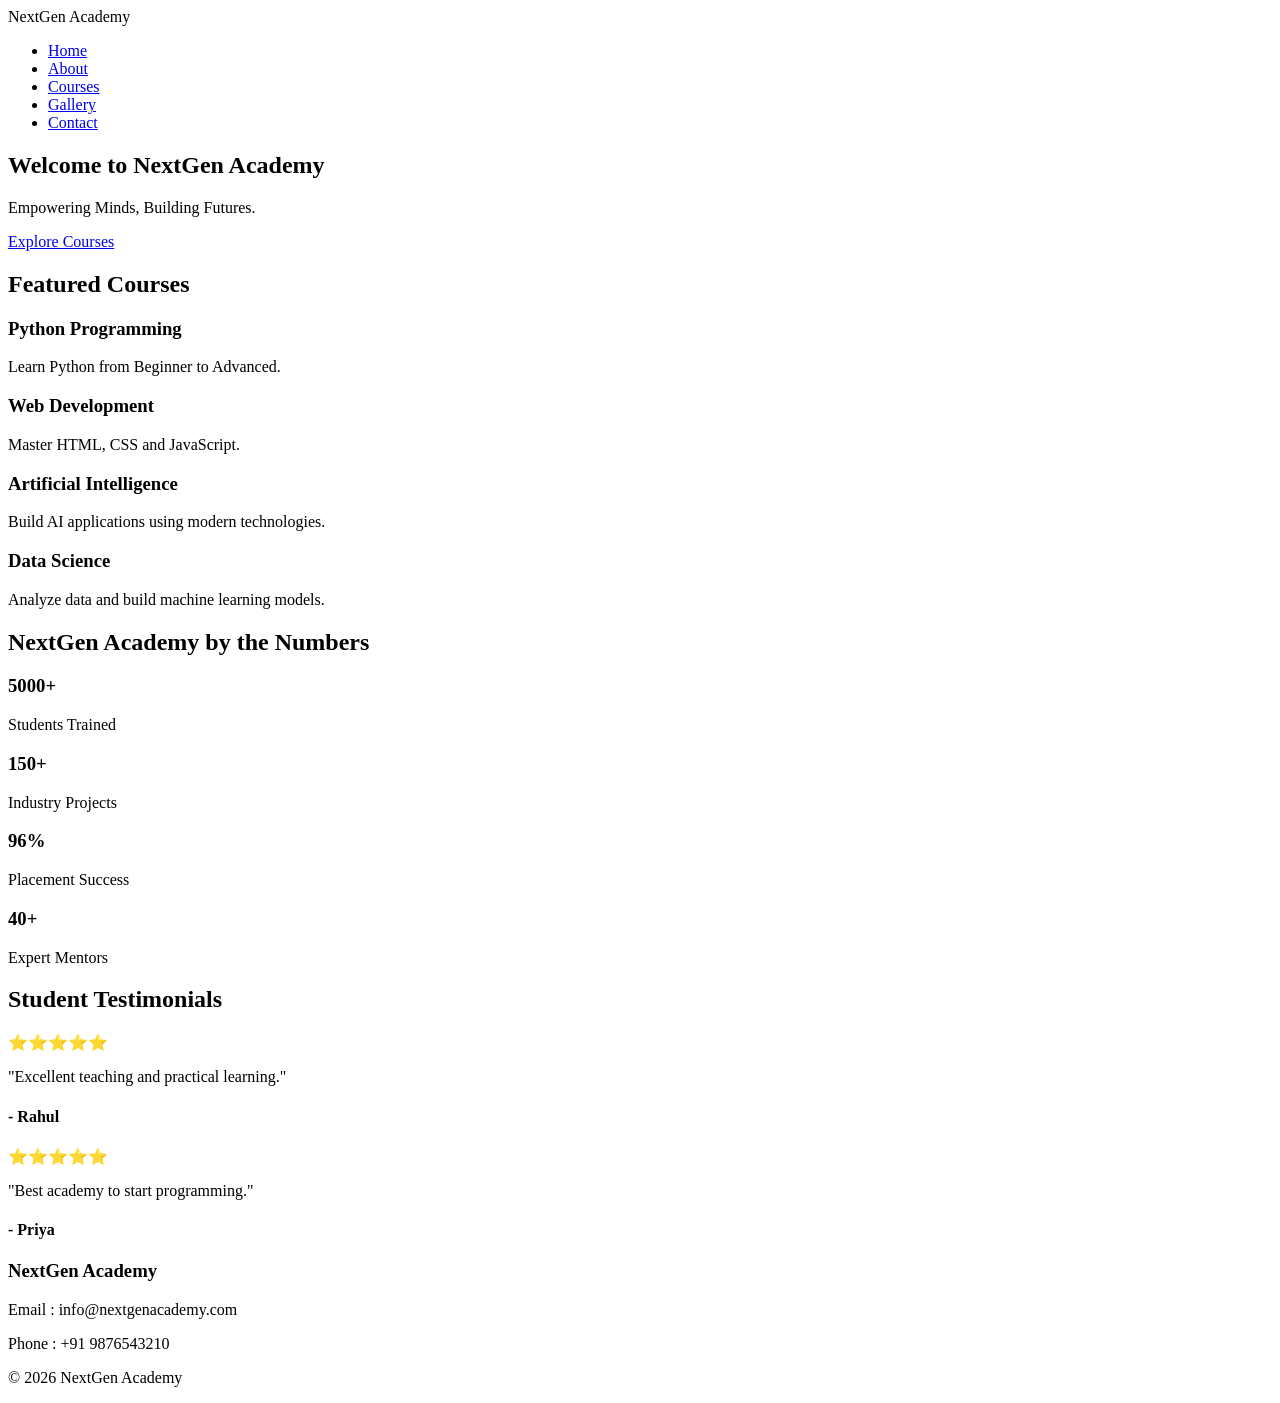
==== index.html @ 6ae53993 "Add files via upload" ====
<!DOCTYPE html>
<html lang="en">

<head>
    <meta charset="UTF-8">
    <meta name="viewport" content="width=device-width, initial-scale=1.0">

    <title>NextGen Academy | Home</title>

    <meta name="description" content="NextGen Academy - Empowering Minds, Building Futures.">
    <meta name="keywords" content="Education, Academy, Courses, NextGen">

    <link rel="stylesheet" href="css/style.css">

    <link href="https://fonts.googleapis.com/css2?family=Poppins:wght@300;400;500;600;700&display=swap" rel="stylesheet">
</head>

<body>

    <header>
        <nav class="navbar">

            <div class="logo">
                NextGen Academy
            </div>

            <ul class="nav-links">
                <li><a href="#">Home</a></li>
                <li><a href="about.html">About</a></li>
                <li><a href="courses.html">Courses</a></li>
                <li><a href="gallery.html">Gallery</a></li>
                <li><a href="contact.html">Contact</a></li>
            </ul>

        </nav>
    </header>

    <section class="hero">

        <h1>Welcome to NextGen Academy</h1>

        <p>Empowering Minds, Building Futures.</p>

        <a href="courses.html" class="btn">Explore Courses</a>

    </section>

    <section class="courses">

        <h2>Featured Courses</h2>

        <div class="course-container">

            <div class="card">
                <h3>Python Programming</h3>
                <p>Learn Python from Beginner to Advanced.</p>
            </div>

            <div class="card">
                <h3>Web Development</h3>
                <p>Master HTML, CSS and JavaScript.</p>
            </div>

            <div class="card">
                <h3>Artificial Intelligence</h3>
                <p>Build AI applications using modern technologies.</p>
            </div>

            <div class="card">
                <h3>Data Science</h3>
                <p>Analyze data and build machine learning models.</p>
            </div>

        </div>

    </section>

    <!-- ================= STATISTICS ================= -->

<section class="stats">

    <h2>NextGen Academy by the Numbers</h2>

    <div class="stats-container">

        <div class="stat-box">
            <h3>5000+</h3>
            <p>Students Trained</p>
        </div>

        <div class="stat-box">
            <h3>150+</h3>
            <p>Industry Projects</p>
        </div>

        <div class="stat-box">
            <h3>96%</h3>
            <p>Placement Success</p>
        </div>

        <div class="stat-box">
            <h3>40+</h3>
            <p>Expert Mentors</p>
        </div>

    </div>

</section>

    </section>

    <section class="testimonials">

        <h2>Student Testimonials</h2>

        <div class="testimonial">
            ⭐⭐⭐⭐⭐
            <p>"Excellent teaching and practical learning."</p>
            <h4>- Rahul</h4>
        </div>

        <div class="testimonial">
            ⭐⭐⭐⭐⭐
            <p>"Best academy to start programming."</p>
            <h4>- Priya</h4>
        </div>

    </section>

    <footer>

        <h3>NextGen Academy</h3>

        <p>Email : info@nextgenacademy.com</p>

        <p>Phone : +91 9876543210</p>

        <p>© 2026 NextGen Academy</p>

    </footer>

    <script src="js/script.js"></script>

</body>

</html>
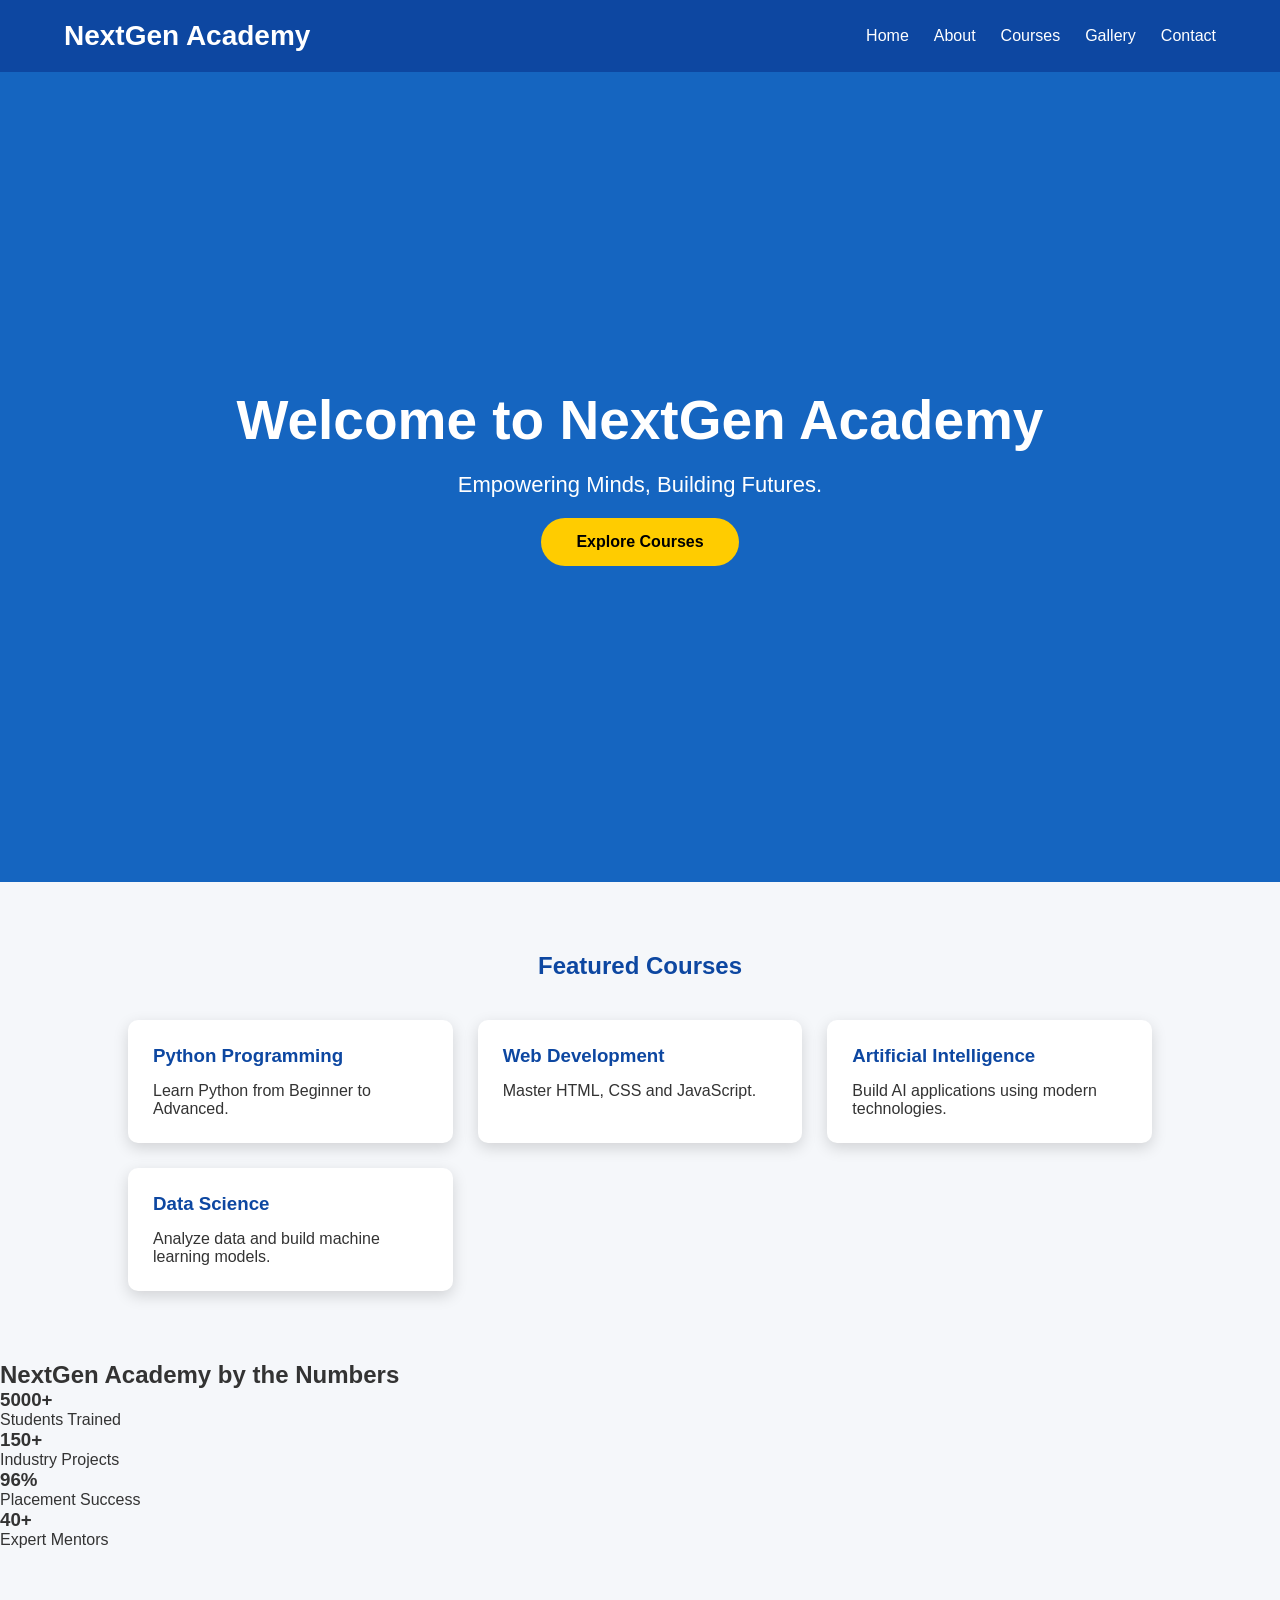
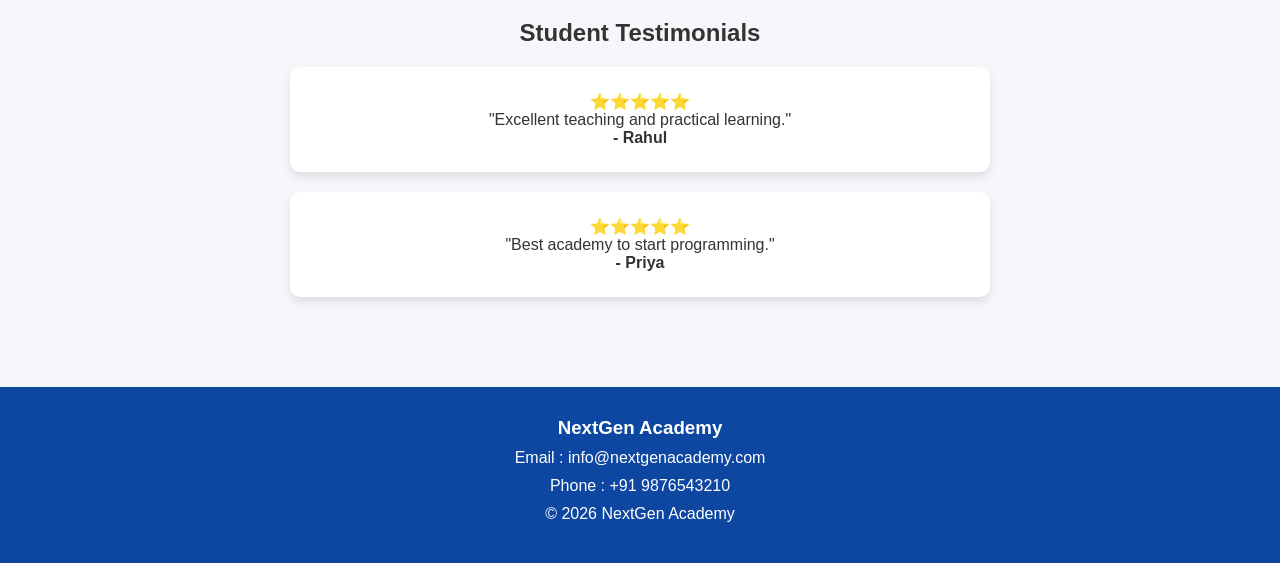
==== commit 3588c6b8: "Fix HTML structure and formatting" ====
--- a/index.html
+++ b/index.html
@@ -10,7 +10,7 @@
     <meta name="description" content="NextGen Academy - Empowering Minds, Building Futures.">
     <meta name="keywords" content="Education, Academy, Courses, NextGen">
 
-    <link rel="stylesheet" href="css/style.css">
+    <link rel="stylesheet" href="style.css">
 
     <link href="https://fonts.googleapis.com/css2?family=Poppins:wght@300;400;500;600;700&display=swap" rel="stylesheet">
 </head>
@@ -143,4 +143,4 @@
 
 </body>
 
-</html>+</html>
--- a/style.css
+++ b/style.css
@@ -0,0 +1,461 @@
+html{
+    scroll-behavior:smooth;
+}
+
+*{
+    margin:0;
+    padding:0;
+    box-sizing:border-box;
+    font-family:'Poppins',sans-serif;
+}
+/* Scroll Button */
+
+#topBtn{
+
+position:fixed;
+
+bottom:30px;
+
+right:30px;
+
+background:#0d47a1;
+
+color:white;
+
+border:none;
+
+padding:15px 18px;
+
+border-radius:50%;
+
+cursor:pointer;
+
+font-size:20px;
+
+display:none;
+
+}
+body{
+    background:#f5f7fa;
+    color:#333;
+}
+
+header{
+    background:#0d47a1;
+}
+
+.navbar{
+    width:90%;
+    margin:auto;
+    display:flex;
+    justify-content:space-between;
+    align-items:center;
+    padding:20px 0;
+}
+
+.logo{
+    color:white;
+    font-size:28px;
+    font-weight:bold;
+}
+
+.nav-links{
+    display:flex;
+    list-style:none;
+}
+
+.nav-links li{
+    margin-left:25px;
+}
+
+.nav-links a{
+    color:white;
+    text-decoration:none;
+    transition:.3s;
+}
+
+.nav-links a:hover{
+    color:#ffcc00;
+}
+
+.hero{
+    height:90vh;
+    background:#1565c0;
+    color:white;
+    display:flex;
+    flex-direction:column;
+    justify-content:center;
+    align-items:center;
+    text-align:center;
+    padding:20px;
+}
+
+.hero h1{
+    font-size:55px;
+}
+
+.hero p{
+    font-size:22px;
+    margin:20px 0;
+}
+
+.btn{
+    background:#ffcc00;
+    color:black;
+    text-decoration:none;
+    padding:15px 35px;
+    border-radius:30px;
+    font-weight:bold;
+}
+
+.courses{
+    padding:70px 10%;
+}
+
+.courses h2{
+    text-align:center;
+    color:#0d47a1;
+    margin-bottom:40px;
+}
+
+.course-container{
+    display:grid;
+    grid-template-columns:repeat(auto-fit,minmax(250px,1fr));
+    gap:25px;
+}
+
+.card{
+    background:white;
+    padding:25px;
+    border-radius:10px;
+    box-shadow:0 5px 15px rgba(0,0,0,.15);
+    transition:.3s;
+}
+
+.card:hover{
+    transform:translateY(-8px);
+}
+
+.card h3{
+    color:#0d47a1;
+    margin-bottom:15px;
+}
+
+.why{
+    background:#e8f0fe;
+    padding:70px 10%;
+    text-align:center;
+}
+
+.features{
+    display:grid;
+    grid-template-columns:repeat(auto-fit,minmax(220px,1fr));
+    gap:20px;
+    margin-top:30px;
+}
+
+.feature{
+    background:white;
+    padding:25px;
+    border-radius:10px;
+    box-shadow:0 5px 10px rgba(0,0,0,.1);
+}
+
+.testimonials{
+    padding:70px 10%;
+    text-align:center;
+}
+
+.testimonial{
+    background:white;
+    margin:20px auto;
+    max-width:700px;
+    padding:25px;
+    border-radius:10px;
+    box-shadow:0 5px 10px rgba(0,0,0,.1);
+}
+
+footer{
+    background:#0d47a1;
+    color:white;
+    text-align:center;
+    padding:30px;
+}
+
+footer p{
+    margin:10px 0;
+}
+
+@media(max-width:768px){
+
+.navbar{
+    flex-direction:column;
+}
+
+.nav-links{
+    flex-direction:column;
+    text-align:center;
+}
+
+.nav-links li{
+    margin:10px 0;
+}
+
+.hero h1{
+    font-size:36px;
+}
+
+.hero p{
+    font-size:18px;
+}
+
+}
+/* ================= GALLERY ================= */
+
+.gallery-section{
+
+padding:80px 8%;
+text-align:center;
+
+}
+
+.gallery-section h1{
+
+color:#0d47a1;
+font-size:42px;
+margin-bottom:20px;
+
+}
+
+.gallery-text{
+
+max-width:850px;
+margin:auto;
+margin-bottom:50px;
+font-size:18px;
+color:#555;
+
+}
+
+.gallery-grid{
+
+display:grid;
+grid-template-columns:repeat(auto-fit,minmax(300px,1fr));
+gap:30px;
+
+}
+
+.gallery-card{
+
+background:white;
+border-radius:15px;
+overflow:hidden;
+box-shadow:0 10px 20px rgba(0,0,0,.1);
+transition:.4s;
+
+}
+
+.gallery-card:hover{
+
+transform:translateY(-10px);
+
+}
+
+.gallery-card img{
+
+width:100%;
+height:220px;
+object-fit:cover;
+
+}
+
+.gallery-card h3{
+
+padding:20px;
+color:#0d47a1;
+
+}
+/* CONTACT */
+
+.contact-section{
+
+padding:80px 8%;
+
+}
+
+.contact-section h1{
+
+text-align:center;
+color:#0d47a1;
+margin-bottom:15px;
+font-size:42px;
+
+}
+
+.contact-text{
+
+text-align:center;
+max-width:800px;
+margin:auto;
+margin-bottom:50px;
+
+}
+
+.contact-container{
+
+display:grid;
+grid-template-columns:1fr 1fr;
+gap:50px;
+
+}
+
+.contact-info{
+
+background:#eaf3ff;
+padding:35px;
+border-radius:15px;
+
+}
+
+.contact-info p{
+
+margin:15px 0;
+
+}
+
+.contact-info ul{
+
+margin-top:20px;
+
+}
+
+.contact-info li{
+
+margin:12px 0;
+
+}
+
+.contact-form{
+
+background:white;
+padding:35px;
+border-radius:15px;
+box-shadow:0 10px 25px rgba(0,0,0,.1);
+
+}
+
+.contact-form input,
+.contact-form select,
+.contact-form textarea{
+
+width:100%;
+padding:15px;
+margin-bottom:20px;
+border:1px solid #ccc;
+border-radius:8px;
+font-size:16px;
+
+}
+
+.contact-form button{
+
+border:none;
+cursor:pointer;
+
+}
+
+@media(max-width:900px){
+
+.contact-container{
+
+grid-template-columns:1fr;
+
+}
+
+}
+/* ================= PARTNERS ================= */
+
+.partners{
+
+padding:80px 10%;
+text-align:center;
+
+}
+
+.partners h2{
+
+color:#0d47a1;
+margin-bottom:40px;
+
+}
+
+.partner-container{
+
+display:grid;
+grid-template-columns:repeat(auto-fit,minmax(180px,1fr));
+gap:20px;
+
+}
+
+.partner-card{
+
+background:white;
+padding:30px;
+font-size:24px;
+font-weight:bold;
+border-radius:12px;
+box-shadow:0 5px 15px rgba(0,0,0,.1);
+transition:.3s;
+
+}
+
+.partner-card:hover{
+
+background:#0d47a1;
+color:white;
+
+}
+/* FAQ */
+
+.faq{
+
+padding:80px 10%;
+
+}
+
+.faq h2{
+
+text-align:center;
+margin-bottom:40px;
+color:#0d47a1;
+
+}
+
+.faq-item{
+
+margin-bottom:20px;
+
+}
+
+.faq-question{
+
+width:100%;
+padding:18px;
+background:#0d47a1;
+color:white;
+border:none;
+cursor:pointer;
+text-align:left;
+font-size:18px;
+border-radius:8px;
+
+}
+
+.faq-answer{
+
+display:none;
+padding:18px;
+background:#f5f5f5;
+border-radius:0 0 8px 8px;
+
+}
